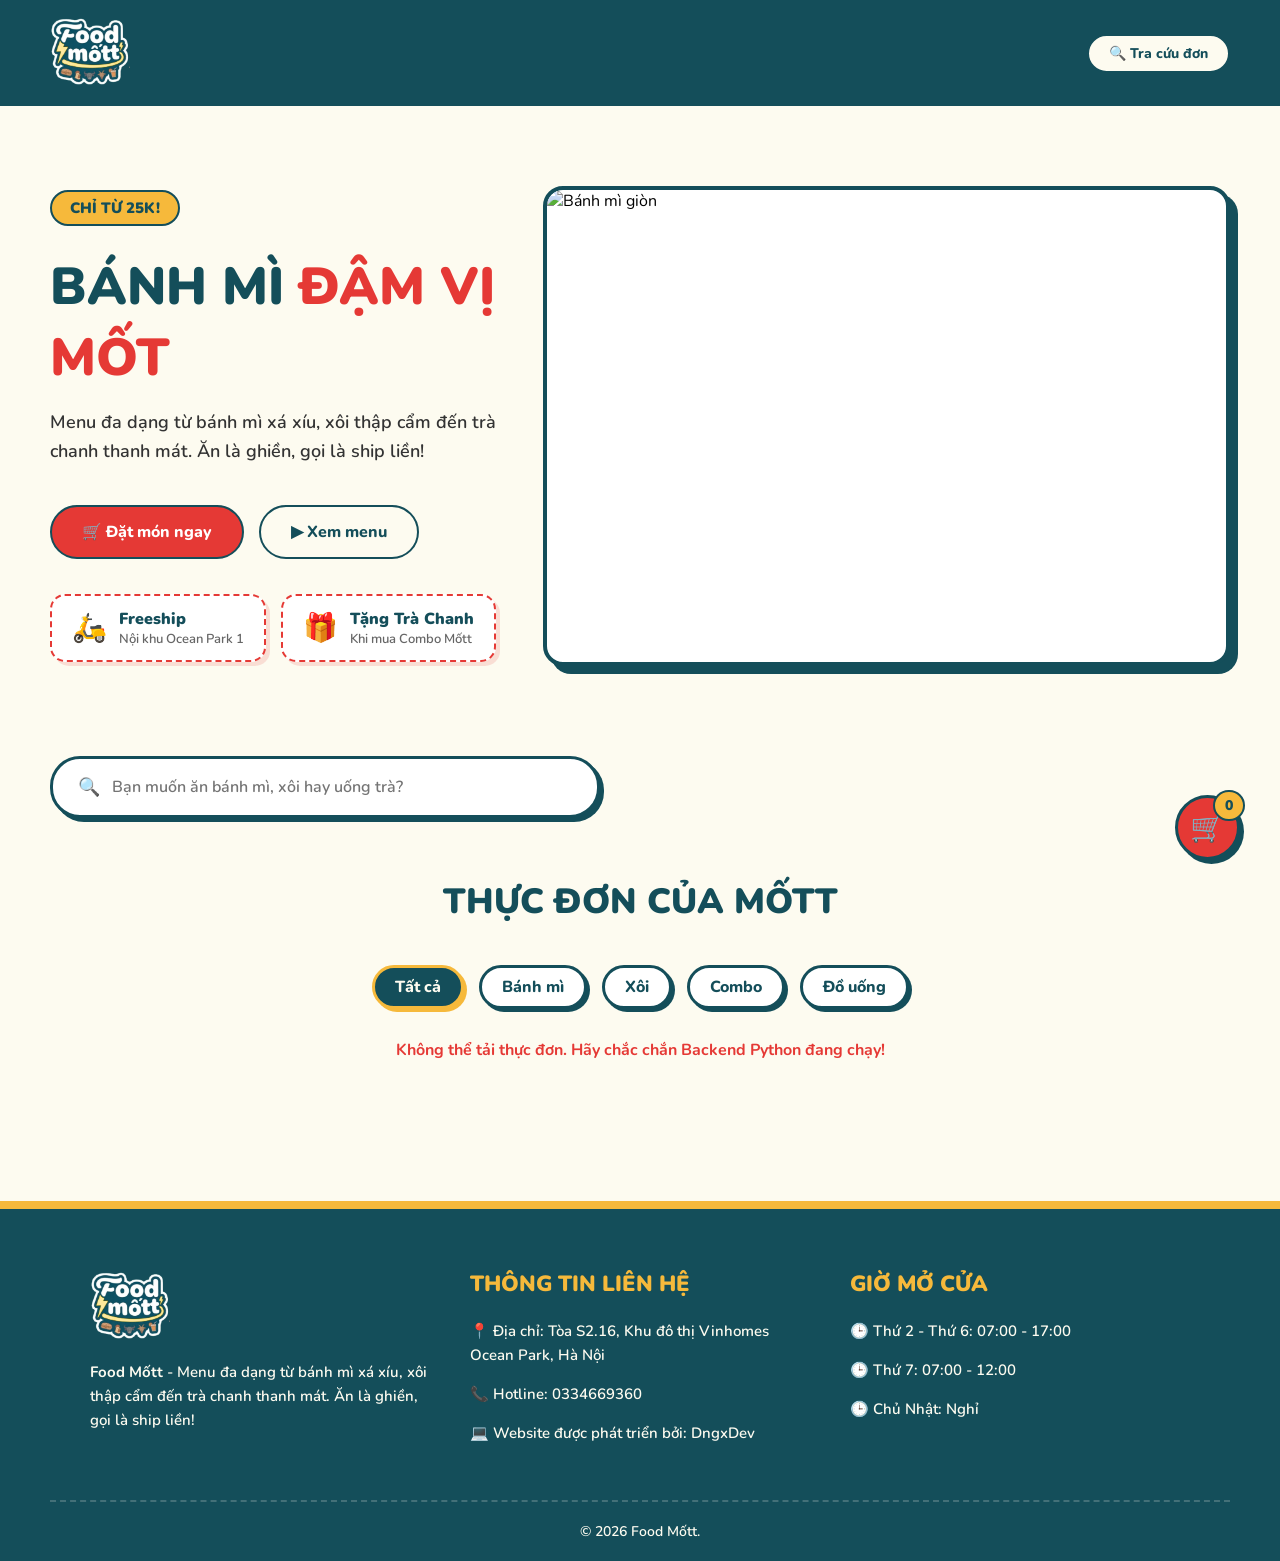
==== frontend/index.html @ 44b87dc1 "Fix loi ten author" ====
<!DOCTYPE html>
<html lang="vi">
<head>
    <meta charset="UTF-8">
    <meta name="viewport" content="width=device-width, initial-scale=1.0">
    <title>Food Mốtt - Đậm Vị</title>
    <link rel="stylesheet" href="style.css">
    <!-- Thêm font chữ tròn trịa đáng yêu từ Google Fonts -->
    <link href="https://fonts.googleapis.com/css2?family=Nunito:wght@600;800;900&display=swap" rel="stylesheet">
</head>
<body>
    <!-- Header nền xanh đậm -->
    <header class="header" style="justify-content: space-between;">
        <!-- Logo -->
        <a href="index.html"><img src="logo.png" alt="Food Mốtt Logo" class="logo-img"></a>
        
        <!-- Nút dẫn sang trang Tra cứu -->
        <a href="track-order.html" style="text-decoration: none;">
            <button class="btn btn-outline" style="padding: 8px 20px; font-size: 14px;">🔍 Tra cứu đơn</button>
        </a>
    </header>

<!-- Phần Banner chính nền màu kem -->
    <section class="hero">
        <div class="hero-content">
            <span class="badge">CHỈ TỪ 25K!</span>
            <h1 class="headline">BÁNH MÌ <span class="highlight">ĐẬM VỊ MỐT</span></h1>
            <p class="subheadline">Menu đa dạng từ bánh mì xá xíu, xôi thập cẩm đến trà chanh thanh mát. Ăn là ghiền, gọi là ship liền!</p>
            <div class="buttons">
                <button class="btn btn-primary">🛒 Đặt món ngay</button>
                <button class="btn btn-outline">▶ Xem menu</button>
            </div>
            <div class="promo-container">
                <div class="promo-box">
                    <span class="promo-icon">🛵</span>
                    <div class="promo-text">
                        <strong>Freeship</strong>
                        <p>Nội khu Ocean Park 1</p>
                    </div>
                </div>
                <div class="promo-box">
                    <span class="promo-icon">🎁</span>
                    <div class="promo-text">
                        <strong>Tặng Trà Chanh</strong>
                        <p>Khi mua Combo Mốtt</p>
                    </div>
                </div>
            </div>
        </div>

        <!-- CỤM SLIDER HÌNH ẢNH MỚI THÊM VÀO -->
        <div class="hero-slider">
            <div class="slides">
                <!-- Tạm thời dùng ảnh trên mạng, bạn tải ảnh của quán về rồi đổi link vào src nhé -->
                <img src="https://images.unsplash.com/photo-1509722747041-616f39b57569?q=80&w=800&auto=format&fit=crop" class="slide active" alt="Bánh mì giòn">
                <img src="https://images.unsplash.com/photo-1550547660-d9450f859349?q=80&w=800&auto=format&fit=crop" class="slide" alt="Xôi">
                <img src="https://images.unsplash.com/photo-1565299624946-b28f40a0ae38?q=80&w=800&auto=format&fit=crop" class="slide" alt="Combo">
            </div>
        </div>
    </section>
    <!-- Thanh tìm kiếm -->
    <section class="search-section">
        <div class="search-box">
            <span class="search-icon">🔍</span>
            <input type="text" placeholder="Bạn muốn ăn bánh mì, xôi hay uống trà?">
        </div>
    </section>
<section class="menu-section">
        <h2 class="section-title">Thực Đơn Của Mốtt</h2>
        <div class="category-filters">
            <button class="filter-btn active" id="btn-all" onclick="filterCategory('all')">Tất cả</button>
            <button class="filter-btn" id="btn-banhmi" onclick="filterCategory('banhmi')">Bánh mì</button>
            <button class="filter-btn" id="btn-xoi" onclick="filterCategory('xoi')">Xôi</button>
            <button class="filter-btn" id="btn-combo" onclick="filterCategory('combo')">Combo</button>
            <button class="filter-btn" id="btn-douong" onclick="filterCategory('douong')">Đồ uống</button>
        </div>
        <div class="menu-grid" id="menu-container">
            <!-- JavaScript sẽ tự động chèn các món ăn vào đây -->
        </div>
    </section>

    <!-- Nhúng file JavaScript -->
     <!-- Nút giỏ hàng nổi ở góc -->
    <div class="cart-icon" id="cart-icon">
        🛒 <span class="cart-count" id="cart-count">0</span>
    </div>

    <!-- Lớp phủ đen làm mờ nền -->
    <div class="overlay" id="overlay"></div>

    <!-- Bảng chi tiết giỏ hàng (Modal) -->
    <div class="cart-modal" id="cart-modal">
        <h2 style="color: #144E5A; text-align: center; font-weight: 900; margin-bottom: 20px;">Giỏ Hàng Của Mốtt</h2>
        
        <!-- Nơi chứa các món đã chọn -->
        <div id="cart-items" class="cart-items-container">
            <!-- JS sẽ chèn món ăn vào đây -->
        </div>

        <div class="cart-total">
            <span>Tổng cộng:</span>
            <span id="total-price" style="color: #E53935;">0đ</span>
        </div>

        <button class="btn btn-primary" id="btn-checkout" style="width: 100%; margin-top: 15px; justify-content: center;">💳 Thanh Toán Ngay</button>
        <button class="btn btn-outline" id="close-cart" style="width: 100%; margin-top: 10px; justify-content: center;">Đóng</button>
    </div>
    <!-- Bảng Điền Thông Tin Thanh Toán -->
 <div class="checkout-modal" id="checkout-modal">
     <h2 style="color: #144E5A; text-align: center; font-weight: 900; margin-bottom: 20px;">Giao Hàng Đến Đâu?</h2>

     <!-- Thẻ <form> giúp tự động bắt lỗi nếu người dùng để trống -->
     <form id="checkout-form">
         <input type="text" id="customer-name" placeholder="Tên của bạn" required>
         <input type="tel" id="customer-phone" placeholder="Số điện thoại liên hệ" required>
         <div class="input-group">
    <input type="text" id="customer-address" placeholder="Địa chỉ giao hàng (Số nhà, đường...)" required>
</div>
         <textarea id="customer-address" placeholder="Địa chỉ nhận hàng (VD: S2.16 Vinhomes Ocean Park...)" rows="3" required></textarea>

         <button type="submit" class="btn btn-primary" style="width: 100%; justify-content: center;">🚀 Xác Nhận Đặt Hàng</button>
         <button type="button" class="btn btn-outline" id="back-to-cart" style="width: 100%; margin-top: 10px; justify-content: center;">Quay lại giỏ hàng</button>
     </form>
 </div>
    <script src="script.js"></script>
    <!-- Thông báo nổi (Toast) -->
    <div id="toast" class="toast">Đã thêm vào giỏ hàng!</div>
    <!-- --- PHẦN CHÂN TRANG (FOOTER) --- -->
    <footer class="footer">
        <div class="footer-container">
            <!-- Cột 1: Thông tin quán -->
            <div class="footer-col">
                <img src="logo.png" alt="Food Mốtt Logo" style="height: 70px; margin-bottom: 15px;">
                <p><strong>Food Mốtt</strong> - Menu đa dạng từ bánh mì xá xíu, xôi thập cẩm đến trà chanh thanh mát. Ăn là ghiền, gọi là ship liền!</p>
            </div>

            <!-- Cột 2: Thông tin liên hệ -->
            <div class="footer-col">
                <h3 class="footer-title">Thông Tin Liên Hệ</h3>
                <p>📍 Địa chỉ: Tòa S2.16, Khu đô thị Vinhomes Ocean Park, Hà Nội</p>
                <p>📞 Hotline: 0334669360</p>
                <p>💻 Website được phát triển bởi: DngxDev</p>
            </div>

            <!-- Cột 3: Giờ hoạt động -->
            <div class="footer-col">
                <h3 class="footer-title">Giờ Mở Cửa</h3>
                <p>🕒 Thứ 2 - Thứ 6: 07:00 - 17:00</p>
                <p>🕒 Thứ 7: 07:00 - 12:00</p>
                <p>🕒 Chủ Nhật: Nghỉ</p>
            </div>
        </div>
        
        <div class="footer-bottom">
            <p>&copy; 2026 Food Mốtt.</p>
        </div>
    </footer>
    <!-- KẾT THÚC FOOTER -->
</body>
</html>
---- frontend/style.css ----
/* Reset mặc định và dùng font chữ Nunito tròn trịa */
* {
    margin: 0;
    padding: 0;
    box-sizing: border-box;
    font-family: 'Nunito', sans-serif; /* Font tròn giống phong cách menu */
}

body {
    background-color: #FDFBF0; /* Màu nền kem của menu */
}

/* Header mảng xanh đậm phía trên */
.header {
    background-color: #144E5A; /* Xanh mòng két đậm */
    padding: 15px 50px;
    display: flex;
    align-items: center;
}

/* Kích thước logo */
.logo-img {
    height: 70px; /* Chỉnh số này cho logo to/nhỏ tùy ý */
    object-fit: contain;
}

/* Hero Section (Đổi sang nền sáng, chữ xanh) */
/* 1. Thay thế đoạn .hero cũ thành đoạn này */
.hero {
    background-color: #FDFBF0;
    padding: 80px 50px 120px 50px;
    display: flex;
    flex-direction: row; /* Quan trọng: Xếp hàng ngang */
    align-items: center;
    justify-content: space-between; /* Đẩy 2 cục ra xa nhau */
    gap: 40px; 
}

.hero-content {
    flex: 1; /* Cho cụm chữ chiếm 1 nửa */
    max-width: 600px;
}

/* 2. Dán thêm CSS cho Slider mới tạo */
.hero-slider {
    flex: 1; /* Cho cụm ảnh chiếm nửa còn lại */
    max-width: 550px;
    height: 400px; /* Chiều cao của khung ảnh */
    position: relative;
    border-radius: 20px;
    border: 4px solid #144E5A; /* Viền trùng phong cách */
    box-shadow: 8px 8px 0px #144E5A; /* Bóng đổ cứng */
    overflow: hidden;
    background: white;
}

.slides {
    width: 100%;
    height: 100%;
    position: relative;
}

.slide {
    width: 100%;
    height: 100%;
    object-fit: cover;
    position: absolute;
    top: 0;
    left: 0;
    opacity: 0; /* Mặc định ẩn hết ảnh đi */
    transition: opacity 0.8s ease-in-out; /* Hiệu ứng mờ dần cực mượt */
}

/* Chỉ ảnh nào có class 'active' mới hiện lên */
.slide.active {
    opacity: 1;
    z-index: 1;
}

/* --- CỤM COUPON KHUYẾN MÃI MỚI THÊM --- */
.promo-container {
    display: flex;
    gap: 15px;
    margin-top: 35px;
    flex-wrap: wrap; 
}

.promo-box {
    display: flex;
    align-items: center;
    gap: 12px;
    background-color: white;
    padding: 12px 20px;
    border-radius: 15px;
    border: 2px dashed #E53935;
    box-shadow: 4px 4px 0px rgba(229, 57, 53, 0.15);
    transition: 0.3s;
    cursor: default;
}

.promo-box:hover {
    transform: translateY(-3px);
    box-shadow: 6px 6px 0px rgba(229, 57, 53, 0.25);
}

.promo-icon {
    font-size: 28px;
}

.promo-text strong {
    display: block;
    color: #144E5A;
    font-size: 16px;
    font-weight: 900;
}

.promo-text p {
    color: #666;
    font-size: 13px;
    margin: 0;
    font-weight: 600;
}

/* --- KÍCH THƯỚC SLIDER CHO MÁY TÍNH (Đã đưa ra ngoài) --- */
.hero-slider {
    flex: 1.5; 
    max-width: 750px; 
    height: 480px; 
    position: relative;
    border-radius: 20px;
    border: 4px solid #144E5A; 
    box-shadow: 8px 8px 0px #144E5A; 
    overflow: hidden;
    background: white;
}

/* --- GIAO DIỆN ĐIỆN THOẠI (@media) --- */
@media screen and (max-width: 768px) {
    .hero {
        flex-direction: column; 
        padding-top: 40px;
        padding-bottom: 80px;
    }
    .hero-slider {
        width: 100%;
        height: 250px; /* Thu nhỏ ảnh trên điện thoại */
        margin-top: 40px;
    }
}
/* Nút Badge "Chỉ từ 25k" */
.badge {
    background-color: #F6B93B; /* Vàng */
    color: #144E5A; /* Chữ xanh đậm */
    padding: 6px 18px;
    border-radius: 20px;
    font-size: 15px;
    font-weight: 900;
    display: inline-block;
    margin-bottom: 25px;
    border: 2px solid #144E5A; /* Viền phong cách cartoon */
}
.headline {
    font-size: 52px; /* Giảm từ 65px xuống để vừa trên 1 dòng */
    color: #144E5A; 
    font-weight: 900;
    margin-bottom: 15px;
    text-transform: uppercase;
}

/* Chữ được nhấn mạnh */
.highlight {
    color: #E53935; /* Đỏ cam */
}

/* Câu mô tả */
.subheadline {
    font-size: 18px;
    color: #333;
    line-height: 1.6;
    margin-bottom: 40px;
    font-weight: 600;
}

/* Cụm Nút bấm */
.buttons {
    display: flex;
    gap: 15px;
}

.btn {
    padding: 14px 30px;
    border-radius: 30px;
    font-size: 16px;
    font-weight: 800;
    cursor: pointer;
    transition: 0.3s;
    display: flex;
    align-items: center;
    gap: 8px;
    border: 2px solid #144E5A; /* Viền đen/xanh đậm đặc trưng của menu */
}

.btn-primary {
    background-color: #E53935; /* Nút đỏ */
    color: white;
}

.btn-primary:hover {
    background-color: #C62828;
}

.btn-outline {
    background-color: #FDFBF0;
    color: #144E5A;
}

.btn-outline:hover {
    background-color: #144E5A;
    color: white;
}

/* Thanh tìm kiếm */
.search-section {
    display: flex;
    padding: 0 50px;
    margin-top: -30px; 
}

.search-box {
    background-color: white;
    width: 100%;
    max-width: 550px;
    padding: 16px 25px;
    border-radius: 30px;
    border: 3px solid #144E5A; /* Viền thanh tìm kiếm đậm */
    box-shadow: 4px 4px 0px #144E5A; /* Hiệu ứng đổ bóng cứng (solid shadow) siêu hợp với menu này */
    display: flex;
    align-items: center;
    gap: 12px;
}

.search-box input {
    border: none;
    outline: none;
    width: 100%;
    font-size: 16px;
    color: #333;
    font-weight: 600;
}

.search-icon {
    font-size: 18px;
}

/* --- PHẦN THỰC ĐƠN --- */
.menu-section {
    padding: 60px 50px;
}

.section-title {
    color: #144E5A;
    font-size: 35px;
    text-align: center;
    margin-bottom: 40px;
    font-weight: 900;
    text-transform: uppercase;
}

/* Lưới chứa các món ăn (tự động dàn hàng) */
.menu-grid {
    display: grid;
    grid-template-columns: repeat(auto-fit, minmax(260px, 1fr));
    gap: 30px;
    max-width: 1100px;
    margin: 0 auto;
}

/* Thẻ món ăn (Card) ĐÃ ĐƯỢC CHỈNH SỬA CHO ẢNH */
.food-card {
    background-color: white;
    border: 3px solid #144E5A;
    border-radius: 20px;
    padding: 0; /* Đưa padding về 0 để ảnh tràn lên góc trên */
    text-align: center;
    box-shadow: 4px 4px 0px #144E5A;
    transition: 0.2s;
    overflow: hidden; /* Cắt đi phần ảnh bị thừa khỏi góc bo tròn */
    display: flex;
    flex-direction: column;
}

.food-card:hover {
    transform: translateY(-5px);
    box-shadow: 6px 6px 0px #144E5A;
}

/* KHU VỰC ẢNH MÓN ĂN MỚI THÊM */
.food-image {
    width: 100%;
    height: 180px; /* Cố định chiều cao ảnh */
    overflow: hidden;
    border-bottom: 2px dashed #144E5A; /* Viền ngăn cách ảnh và chữ */
}

.food-image img {
    width: 100%;
    height: 100%;
    object-fit: cover; /* Chống méo ảnh */
    transition: transform 0.3s ease;
}

/* Hiệu ứng zoom ảnh khi di chuột vào thẻ */
.food-card:hover .food-image img {
    transform: scale(1.1);
}

.food-name {
    color: #144E5A;
    font-size: 22px;
    font-weight: 900;
    margin-bottom: 5px;
}

.food-desc {
    color: #666;
    font-size: 14px;
    margin-bottom: 15px;
    min-height: 40px;
}

.food-price {
    color: #E53935; /* Chữ đỏ cam */
    font-size: 24px;
    font-weight: 900;
    margin-bottom: 15px;
}

/* Nút thêm vào giỏ */
.btn-add {
    background-color: #F6B93B; /* Vàng */
    color: #144E5A;
    border: 2px solid #144E5A;
    padding: 10px 20px;
    border-radius: 20px;
    font-weight: 900;
    font-size: 15px;
    cursor: pointer;
    width: 100%;
    transition: 0.2s;
}

.btn-add:hover {
    background-color: #e5a727;
}

/* --- PHẦN GIỎ HÀNG --- */
.cart-icon {
    position: fixed;
    bottom: 40px;
    right: 40px;
    background-color: #E53935; /* Đỏ cam */
    color: white;
    width: 65px;
    height: 65px;
    border-radius: 50%;
    display: flex;
    justify-content: center;
    align-items: center;
    font-size: 28px;
    cursor: pointer;
    border: 3px solid #144E5A;
    box-shadow: 4px 4px 0px #144E5A;
    z-index: 100;
    transition: 0.2s;
}

.cart-icon:hover {
    transform: scale(1.1);
}

.cart-count {
    position: absolute;
    top: -8px;
    right: -8px;
    background-color: #F6B93B; /* Vàng */
    color: #144E5A;
    font-size: 14px;
    font-weight: 900;
    padding: 4px 10px;
    border-radius: 20px;
    border: 2px solid #144E5A;
}

.cart-modal {
    position: fixed;
    top: 50%;
    left: 50%;
    transform: translate(-50%, -50%);
    background-color: #FDFBF0;
    width: 90%;
    max-width: 450px;
    border: 4px solid #144E5A;
    border-radius: 20px;
    padding: 25px;
    box-shadow: 8px 8px 0px #144E5A;
    z-index: 1000;
    display: none;
}

.overlay {
    position: fixed;
    top: 0; left: 0; width: 100%; height: 100%;
    background-color: rgba(20, 78, 90, 0.6);
    z-index: 999;
    display: none;
}

.cart-modal.active, .overlay.active {
    display: block;
}

.cart-items-container {
    max-height: 250px;
    overflow-y: auto;
    margin-bottom: 15px;
}

.cart-item {
    display: flex;
    justify-content: space-between;
    align-items: center;
    padding: 12px 0;
    border-bottom: 2px dashed #144E5A;
    font-weight: 800;
    color: #333;
}

.cart-total {
    display: flex;
    justify-content: space-between;
    font-size: 22px;
    font-weight: 900;
    color: #144E5A;
    margin-top: 20px;
}

/* --- THÔNG BÁO NỔI (TOAST) --- */
.toast {
    visibility: hidden;
    min-width: 250px;
    background-color: #144E5A;
    color: #FDFBF0;
    text-align: center;
    border-radius: 30px;
    padding: 15px 25px;
    position: fixed;
    z-index: 9999;
    bottom: 20px;
    left: 50%;
    transform: translateX(-50%);
    font-size: 16px;
    font-weight: 800;
    border: 3px solid #F6B93B;
    box-shadow: 4px 4px 0px #F6B93B;
    opacity: 0;
    transition: opacity 0.3s, bottom 0.3s;
}

.toast.show {
    visibility: visible;
    opacity: 1;
    bottom: 50px;
}

/* --- NÚT TĂNG GIẢM SỐ LƯỢNG --- */
.cart-item-actions {
    display: flex;
    align-items: center;
    gap: 8px;
}

.qty-btn {
    background-color: #F6B93B;
    color: #144E5A;
    border: 2px solid #144E5A;
    border-radius: 8px;
    width: 28px;
    height: 28px;
    font-weight: 900;
    cursor: pointer;
    display: flex;
    justify-content: center;
    align-items: center;
    transition: 0.2s;
}

.qty-btn:hover {
    background-color: #E53935;
    color: white;
}

.remove-btn {
    background-color: transparent;
    color: #999;
    border: none;
    cursor: pointer;
    font-size: 13px;
    text-decoration: underline;
    margin-top: 5px;
    font-weight: bold;
}

.remove-btn:hover {
    color: #E53935;
}

/* --- PHẦN THANH TOÁN (CHECKOUT) --- */
.checkout-modal {
    position: fixed;
    top: 50%;
    left: 50%;
    transform: translate(-50%, -50%);
    background-color: #FDFBF0;
    width: 90%;
    max-width: 450px;
    border: 4px solid #144E5A;
    border-radius: 20px;
    padding: 25px;
    box-shadow: 8px 8px 0px #144E5A;
    z-index: 1001;
    display: none;
}

.checkout-modal.active {
    display: block;
}

#checkout-form input, #checkout-form textarea {
    width: 100%;
    padding: 12px 15px;
    margin-bottom: 15px;
    border: 3px solid #144E5A;
    border-radius: 12px;
    font-size: 15px;
    font-weight: 700;
    color: #333;
    background-color: white;
}

#checkout-form input:focus, #checkout-form textarea:focus {
    outline: none;
    border-color: #E53935;
    box-shadow: 3px 3px 0px #E53935;
}

/* --- THANH LỌC DANH MỤC --- */
.category-filters {
    display: flex;
    justify-content: center;
    gap: 15px;
    margin-bottom: 30px;
    flex-wrap: wrap;
}

.filter-btn {
    background-color: white;
    color: #144E5A;
    border: 3px solid #144E5A;
    padding: 8px 20px;
    border-radius: 30px;
    font-size: 16px;
    font-weight: 800;
    cursor: pointer;
    box-shadow: 3px 3px 0px #144E5A;
    transition: 0.2s;
}

.filter-btn:hover {
    transform: translateY(-3px);
    box-shadow: 5px 5px 0px #144E5A;
}

.filter-btn.active {
    background-color: #144E5A;
    color: #FDFBF0;
    box-shadow: 3px 3px 0px #F6B93B;
    border-color: #F6B93B;
}

/* ==================================================== */
/* --- TỐI ƯU CHO MÀN HÌNH ĐIỆN THOẠI (RESPONSIVE) --- */
/* ==================================================== */
/* ==================================================== */
/* --- PHẦN CHÂN TRANG (FOOTER) --- */
/* ==================================================== */
.footer {
    background-color: #144E5A; /* Xanh mòng két đậm */
    color: #FDFBF0; /* Chữ màu kem */
    padding: 60px 50px 20px 50px;
    margin-top: 80px; /* Tạo khoảng cách với phần Thực đơn ở trên */
    border-top: 8px solid #F6B93B; /* Vạch viền vàng dày tạo điểm nhấn */
}

.footer-container {
    display: grid;
    grid-template-columns: repeat(auto-fit, minmax(250px, 1fr));
    gap: 40px;
    max-width: 1100px;
    margin: 0 auto;
    margin-bottom: 40px;
}

.footer-col p {
    margin-bottom: 15px;
    font-size: 15px;
    line-height: 1.6;
    font-weight: 600;
}

.footer-title {
    color: #F6B93B; /* Tiêu đề màu vàng */
    font-size: 22px;
    font-weight: 900;
    margin-bottom: 20px;
    text-transform: uppercase;
}

.footer-bottom {
    text-align: center;
    border-top: 2px dashed rgba(253, 251, 240, 0.2); /* Viền đứt khúc mờ */
    padding-top: 20px;
    font-size: 14px;
    font-weight: 600;
}
@media screen and (max-width: 768px) {
    .header, .hero, .menu-section, .search-section {
        padding-left: 20px;
        padding-right: 20px;
    }

    .hero {
        padding-top: 40px;
        padding-bottom: 80px;
    }
.hero-slider {
        width: 100%;
        height: 250px; 
        min-height: 250px; /* Ép cứng chiều cao tối thiểu */
        flex: none; /* Cấm Flexbox tự động bóp méo khung này */
        margin-top: 30px;
        display: block;
    }
    .headline {
        font-size: 40px;
    }

    .subheadline {
        font-size: 15px;
        margin-bottom: 30px;
    }

    .buttons {
        flex-direction: column;
    }
    
    .btn {
        width: 100%;
        justify-content: center;
    }

    .search-section {
        margin-top: -20px;
    }

    .category-filters {
        gap: 10px;
    }

    .filter-btn {
        padding: 6px 15px;
        font-size: 14px;
        border-width: 2px;
    }

    .section-title {
        font-size: 28px;
    }

    .cart-icon {
        bottom: 20px;
        right: 20px;
        width: 55px;
        height: 55px;
        font-size: 22px;
    }

    .cart-modal, .checkout-modal {
        width: 95%;
        padding: 15px;
    }

    .cart-item {
        font-size: 14px;
    }
    
    .qty-btn {
        width: 24px;
        height: 24px;
    }
}
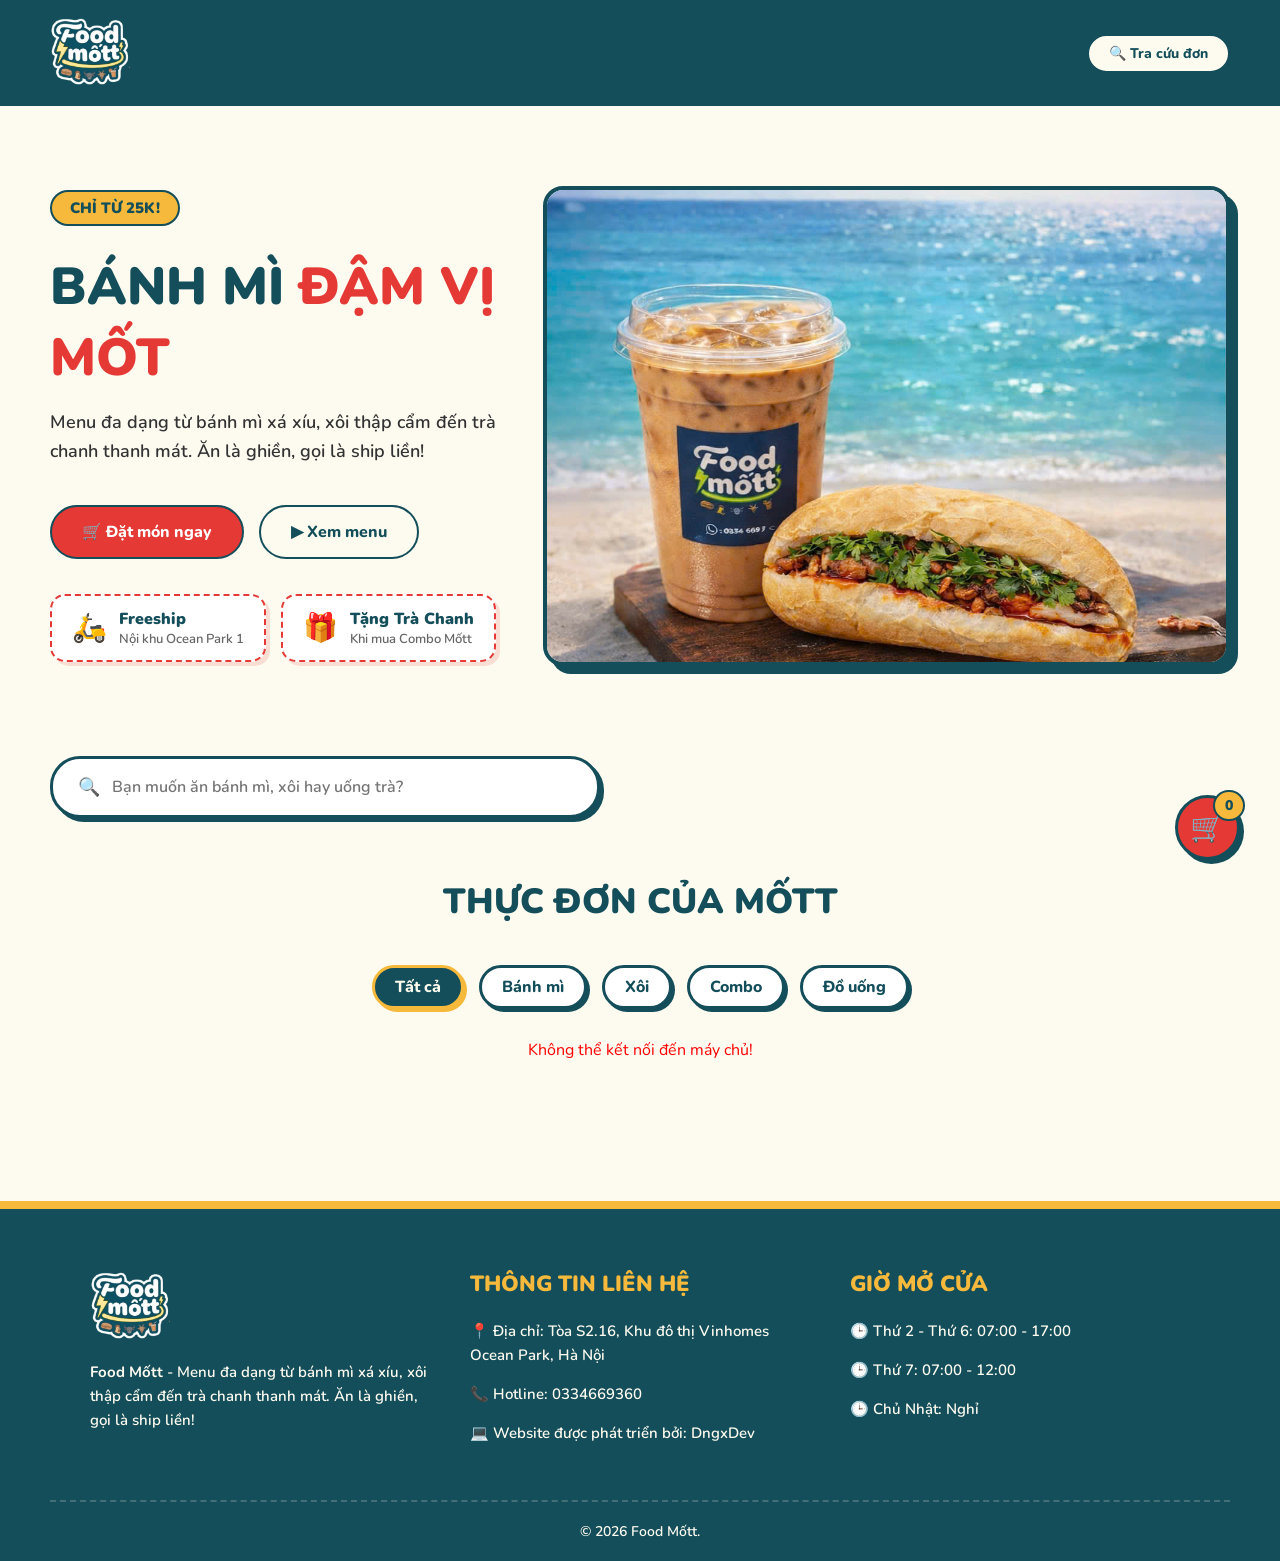
==== commit 092ab7c7: "them anh" ====
--- a/frontend/index.html
+++ b/frontend/index.html
@@ -52,9 +52,14 @@
         <div class="hero-slider">
             <div class="slides">
                 <!-- Tạm thời dùng ảnh trên mạng, bạn tải ảnh của quán về rồi đổi link vào src nhé -->
-                <img src="https://images.unsplash.com/photo-1509722747041-616f39b57569?q=80&w=800&auto=format&fit=crop" class="slide active" alt="Bánh mì giòn">
-                <img src="https://images.unsplash.com/photo-1550547660-d9450f859349?q=80&w=800&auto=format&fit=crop" class="slide" alt="Xôi">
-                <img src="https://images.unsplash.com/photo-1565299624946-b28f40a0ae38?q=80&w=800&auto=format&fit=crop" class="slide" alt="Combo">
+                <img src="1.jpg" class="slide active" alt="Combo">
+                <img src="2.jpg" class="slide" alt="Cafe">
+                <img src="3.jpg" class="slide" alt="Combo">
+                <img src="4.jpg" class="slide" alt="Cafe">
+                <img src="5.jpg" class="slide" alt="Nuoc">
+                <img src="6.jpg" class="slide" alt="BanhMi">
+                <img src="7.jpg" class="slide" alt="Combo">
+                <img src="8.jpg" class="slide" alt="Nuoc">
             </div>
         </div>
     </section>
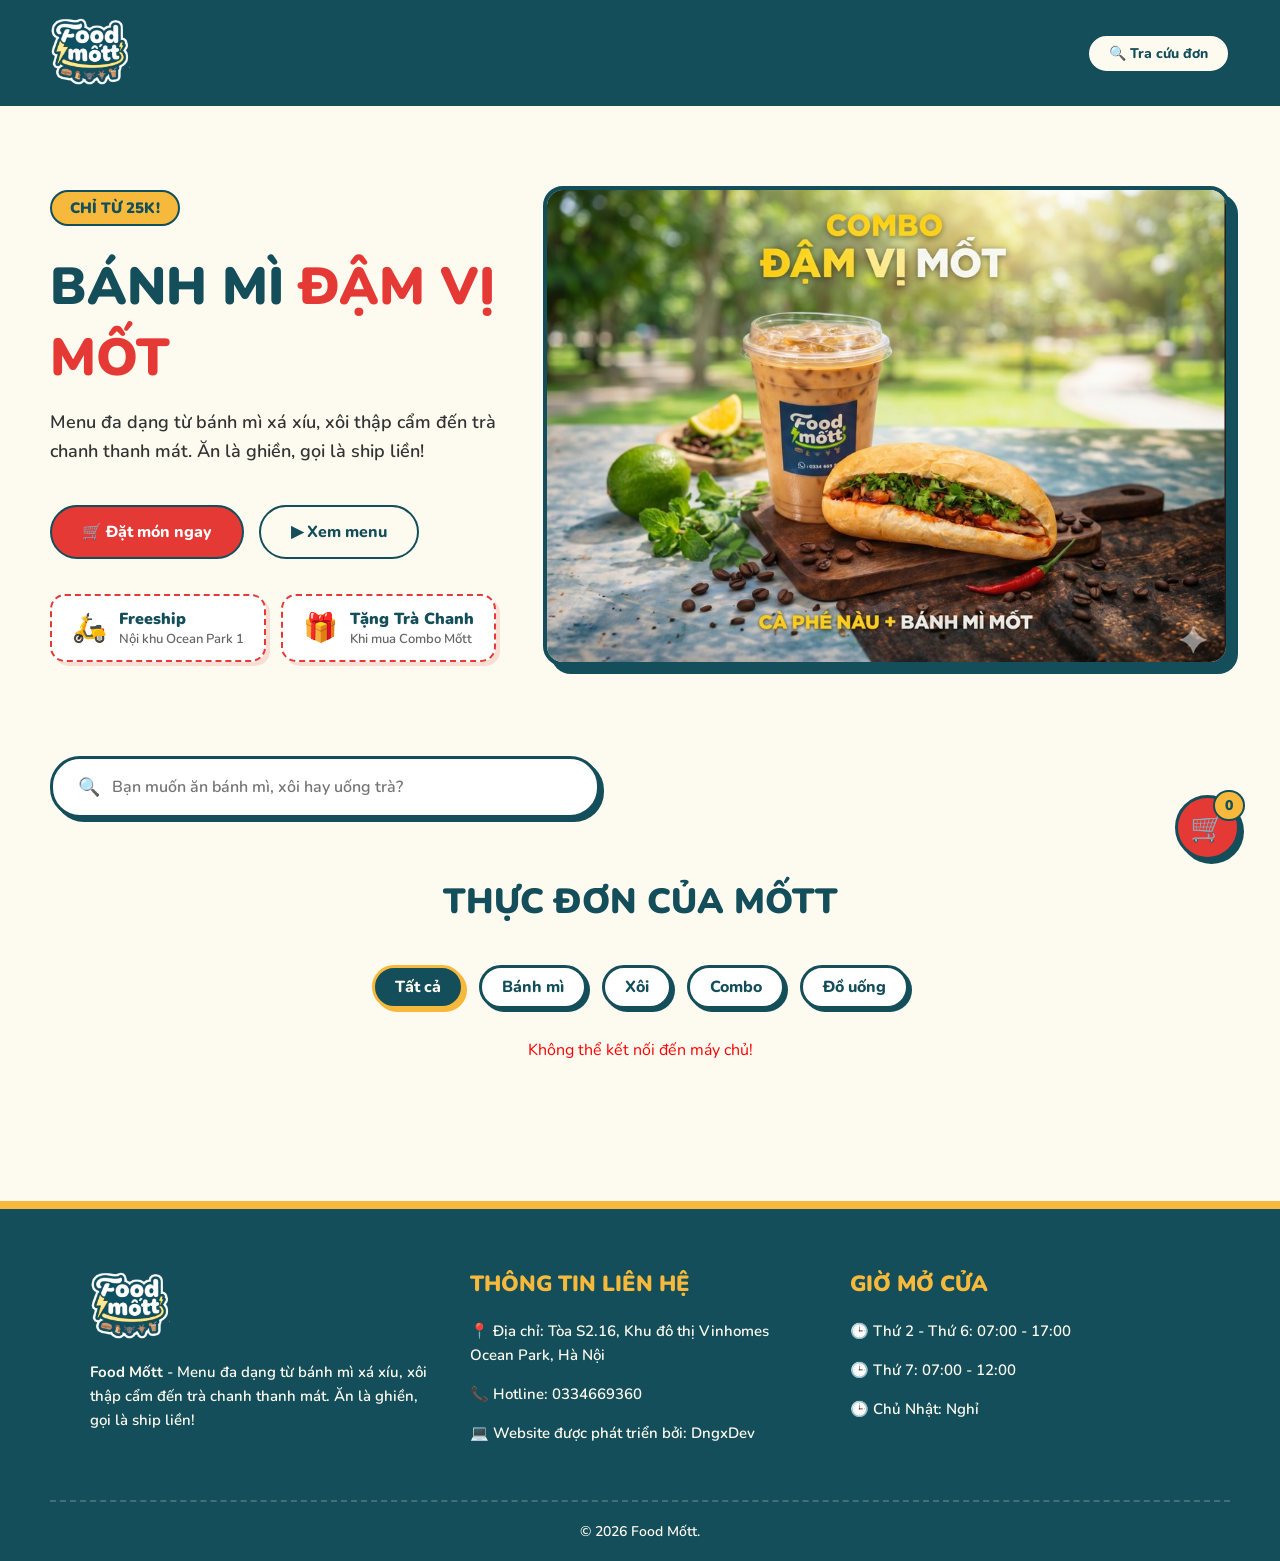
==== commit 4faf269e: "fix" ====
--- a/frontend/index.html
+++ b/frontend/index.html
@@ -3,6 +3,7 @@
 <head>
     <meta charset="UTF-8">
     <meta name="viewport" content="width=device-width, initial-scale=1.0">
+    <link rel="icon" type="image/png" href="logo.png">
     <title>Food Mốtt - Đậm Vị</title>
     <link rel="stylesheet" href="style.css">
     <!-- Thêm font chữ tròn trịa đáng yêu từ Google Fonts -->
--- a/frontend/style.css
+++ b/frontend/style.css
@@ -59,6 +59,13 @@
     height: 100%;
     position: relative;
 }
+/* Thêm đoạn này vào dưới dòng 61 */
+.slides img {
+    width: 100%;
+    height: 100%;
+    object-fit: cover;      /* Ép ảnh lấp đầy khung mà không bị méo */
+    object-position: center; /* Luôn lấy phần giữa của ảnh làm tâm */
+}
 
 .slide {
     width: 100%;
@@ -305,8 +312,10 @@
 .food-image img {
     width: 100%;
     height: 100%;
-    object-fit: cover; /* Chống méo ảnh */
+    object-fit: cover; 
+    object-position: center;
     transition: transform 0.3s ease;
+    display: block;
 }
 
 /* Hiệu ứng zoom ảnh khi di chuột vào thẻ */
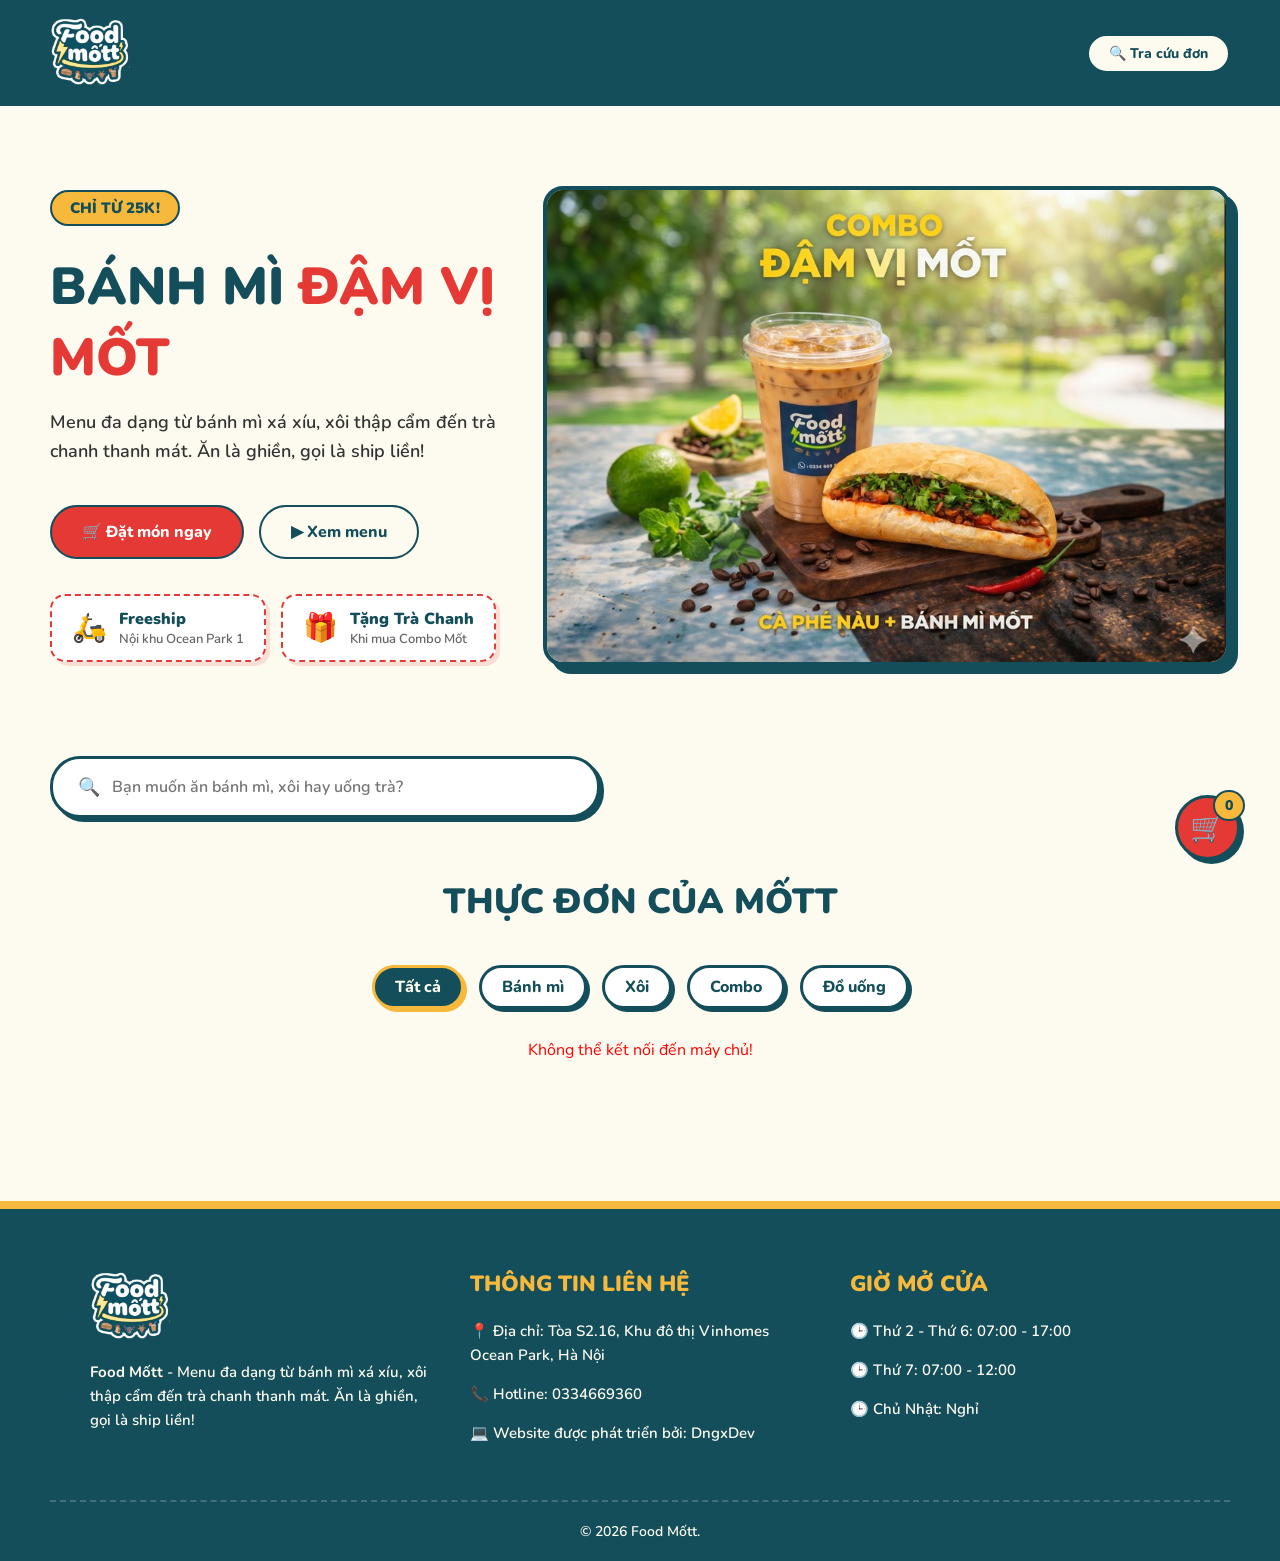
==== commit 1799cd4c: "added" ====
--- a/frontend/index.html
+++ b/frontend/index.html
@@ -4,7 +4,7 @@
     <meta charset="UTF-8">
     <meta name="viewport" content="width=device-width, initial-scale=1.0">
     <link rel="icon" type="image/png" href="logo.png">
-    <title>Food Mốtt - Đậm Vị</title>
+    <title>Food Mốtt - Đậm Vị Mốtt</title>
     <link rel="stylesheet" href="style.css">
     <!-- Thêm font chữ tròn trịa đáng yêu từ Google Fonts -->
     <link href="https://fonts.googleapis.com/css2?family=Nunito:wght@600;800;900&display=swap" rel="stylesheet">
@@ -35,15 +35,15 @@
                 <div class="promo-box">
                     <span class="promo-icon">🛵</span>
                     <div class="promo-text">
-                        <strong>Freeship</strong>
-                        <p>Nội khu Ocean Park 1</p>
+                        <strong id="front-promo1-title">Freeship</strong>
+                        <p id="front-promo1-desc">Nội khu Ocean Park 1</p>
                     </div>
                 </div>
                 <div class="promo-box">
                     <span class="promo-icon">🎁</span>
                     <div class="promo-text">
-                        <strong>Tặng Trà Chanh</strong>
-                        <p>Khi mua Combo Mốtt</p>
+                        <strong id="front-promo2-title">Tặng Trà Chanh</strong>
+                        <p id="front-promo2-desc">Khi mua Combo Mốt</p>
                     </div>
                 </div>
             </div>
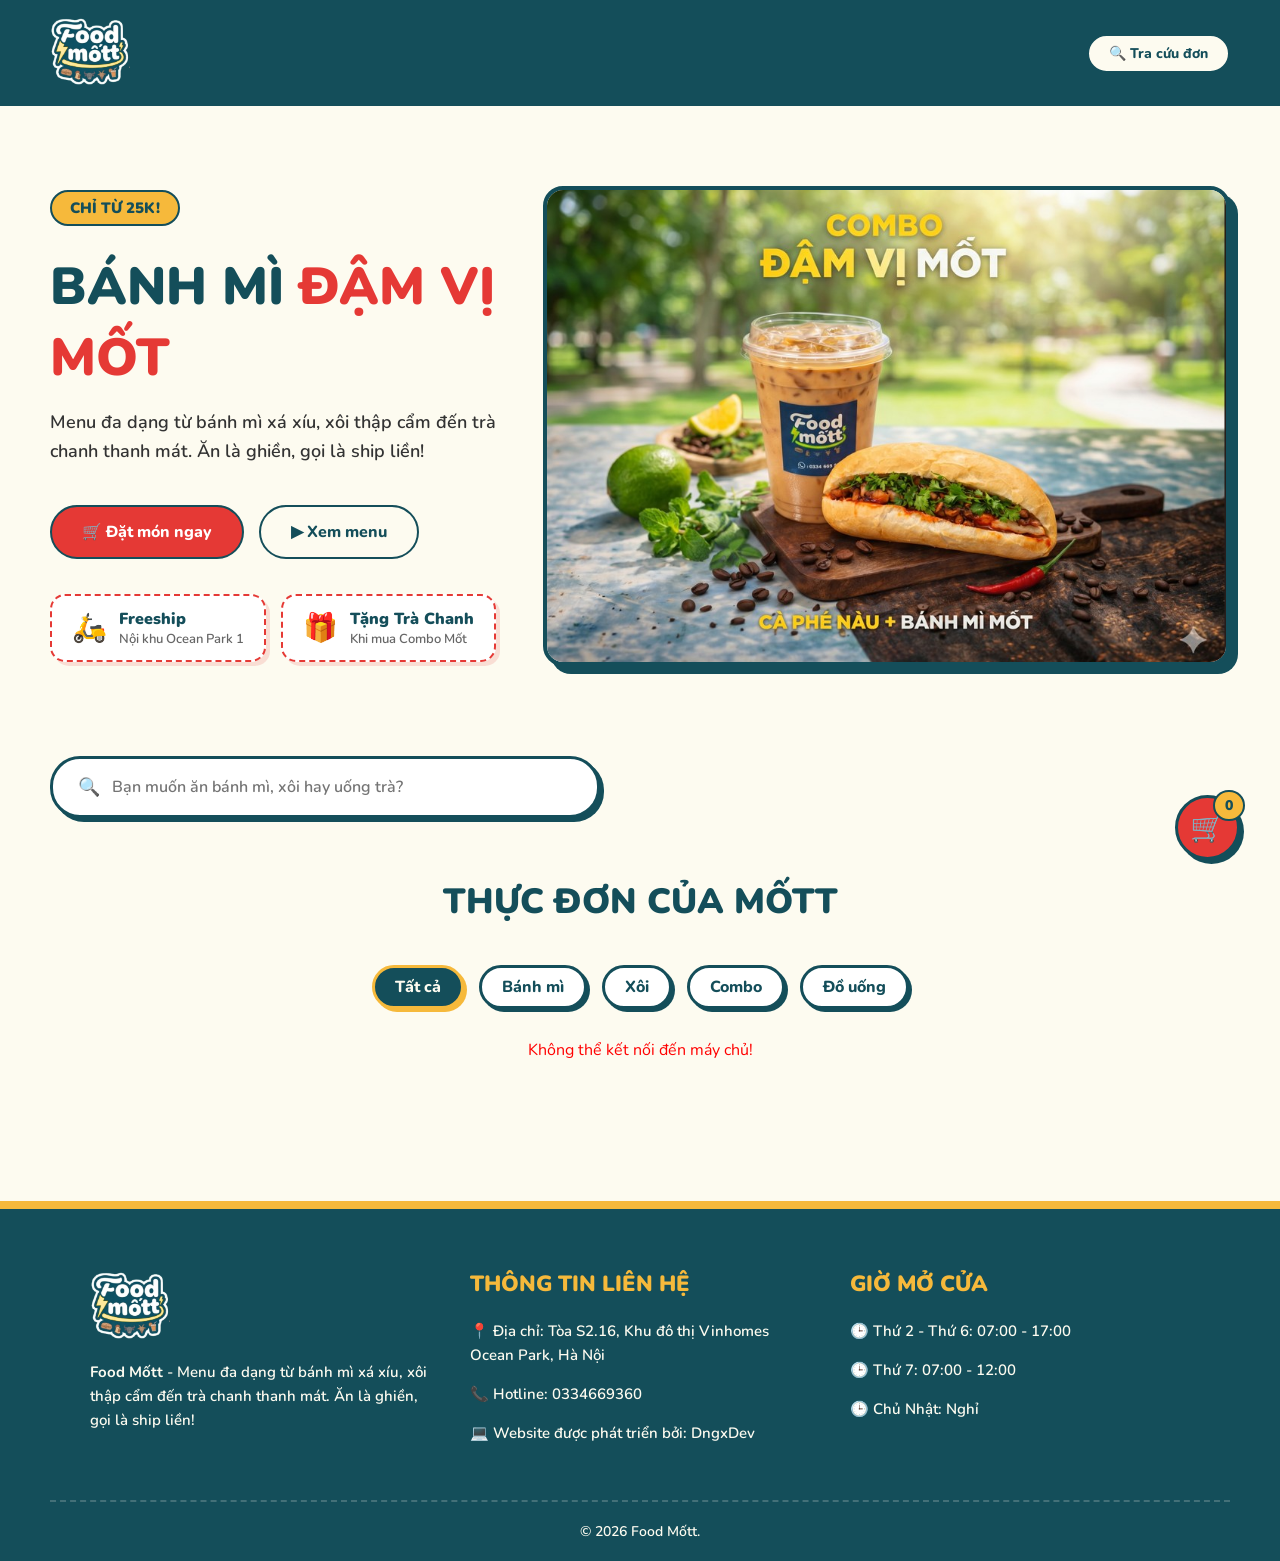
==== commit 8723da9e: "them chuc nang" ====
--- a/frontend/index.html
+++ b/frontend/index.html
@@ -28,8 +28,13 @@
             <h1 class="headline">BÁNH MÌ <span class="highlight">ĐẬM VỊ MỐT</span></h1>
             <p class="subheadline">Menu đa dạng từ bánh mì xá xíu, xôi thập cẩm đến trà chanh thanh mát. Ăn là ghiền, gọi là ship liền!</p>
             <div class="buttons">
-                <button class="btn btn-primary">🛒 Đặt món ngay</button>
-                <button class="btn btn-outline">▶ Xem menu</button>
+                <div class="buttons">
+    <!-- Nút Đặt món ngay -->
+    <button class="btn btn-primary" onclick="document.getElementById('thuc-don').scrollIntoView({behavior: 'smooth'})">🛒 Đặt món ngay</button>
+    
+    <!-- Nút Xem menu -->
+    <button class="btn btn-outline" onclick="document.getElementById('thuc-don').scrollIntoView({behavior: 'smooth'})">▶ Xem menu</button>
+</div>
             </div>
             <div class="promo-container">
                 <div class="promo-box">
@@ -71,7 +76,7 @@
             <input type="text" placeholder="Bạn muốn ăn bánh mì, xôi hay uống trà?">
         </div>
     </section>
-<section class="menu-section">
+<section class="menu-section" id="thuc-don">
         <h2 class="section-title">Thực Đơn Của Mốtt</h2>
         <div class="category-filters">
             <button class="filter-btn active" id="btn-all" onclick="filterCategory('all')">Tất cả</button>
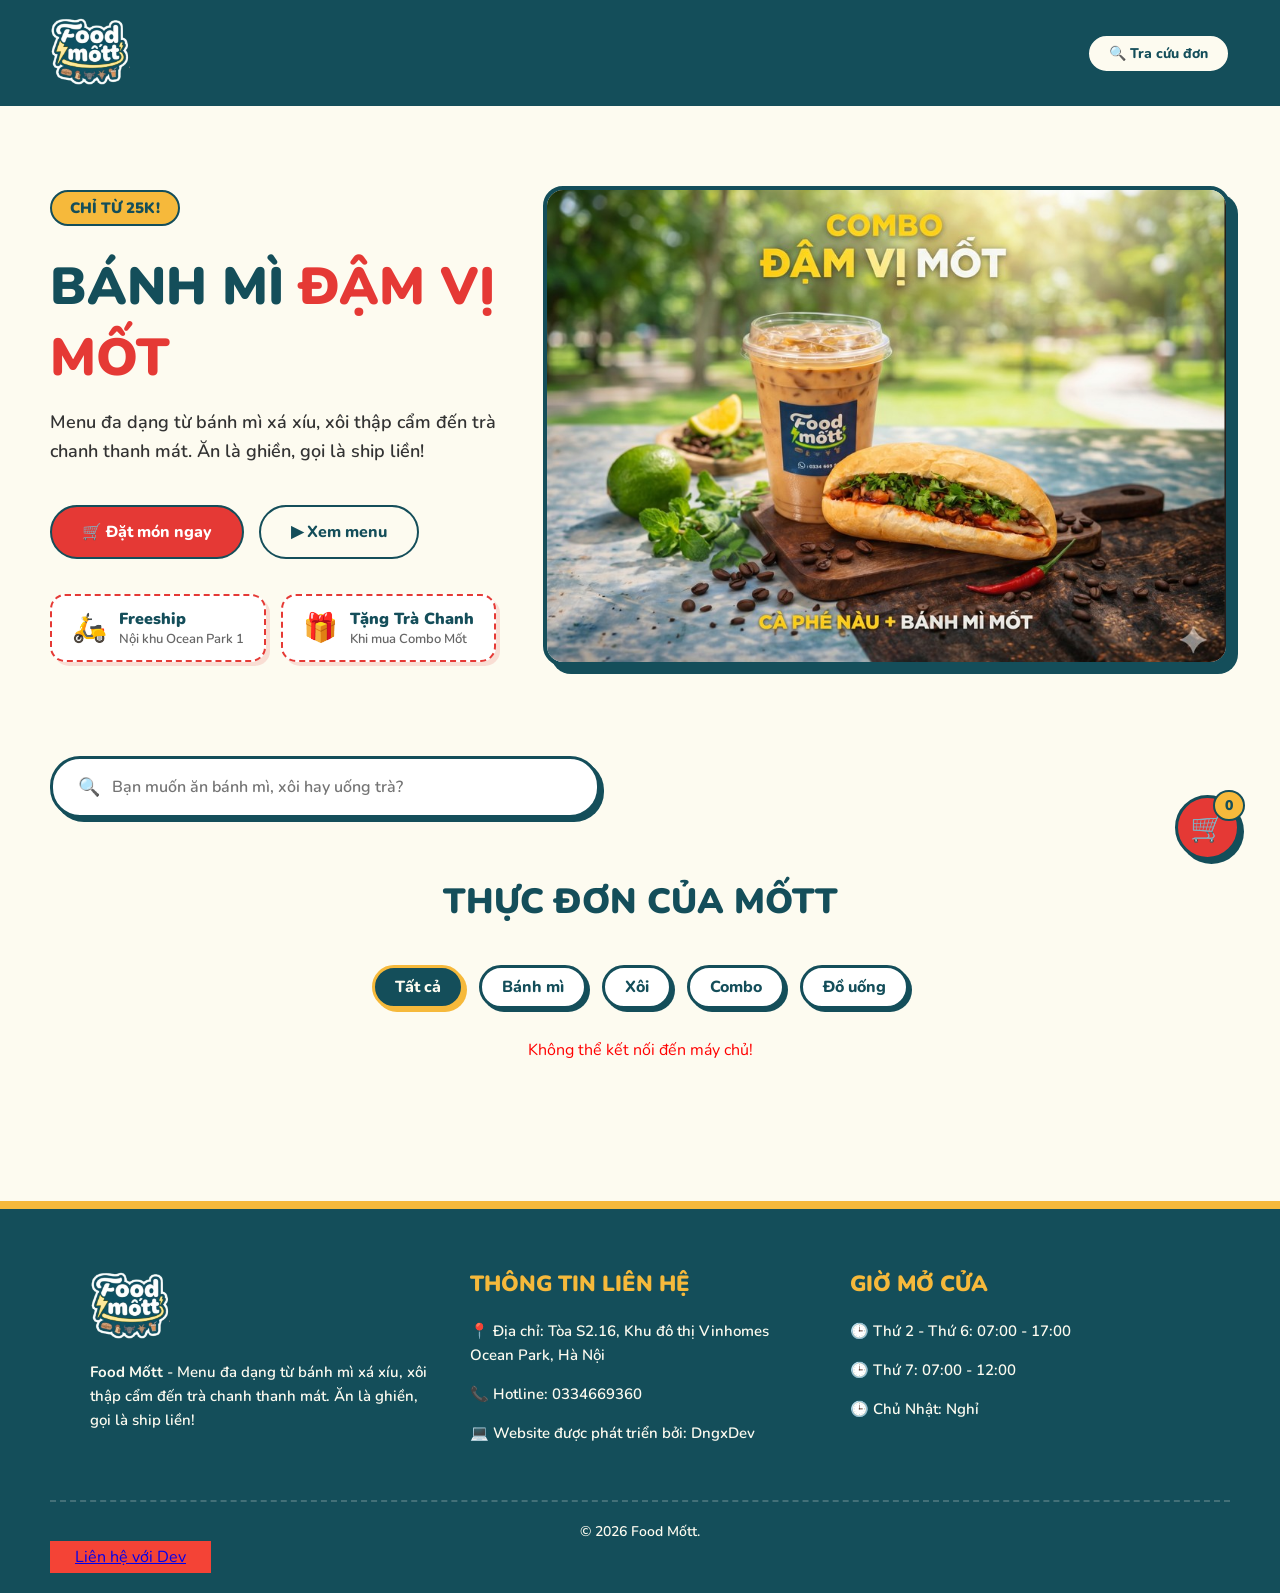
==== commit d090f821: "added" ====
--- a/frontend/index.html
+++ b/frontend/index.html
@@ -165,6 +165,9 @@
         <div class="footer-bottom">
             <p>&copy; 2026 Food Mốtt.</p>
         </div>
+        <div class="maildev">
+        <a href="mailto:nguyenhoangduong2003@gmail.com" target="_blank">Liên hệ với Dev</a>
+        </div>
     </footer>
     <!-- KẾT THÚC FOOTER -->
 </body>
--- a/frontend/style.css
+++ b/frontend/style.css
@@ -716,4 +716,12 @@
         width: 24px;
         height: 24px;
     }
+}
+.maildev {
+     background-color: #f44336;
+  color: white;
+  padding: 5px 25px;
+  text-align: center;
+  text-decoration: none;
+  display: inline-block;
 }
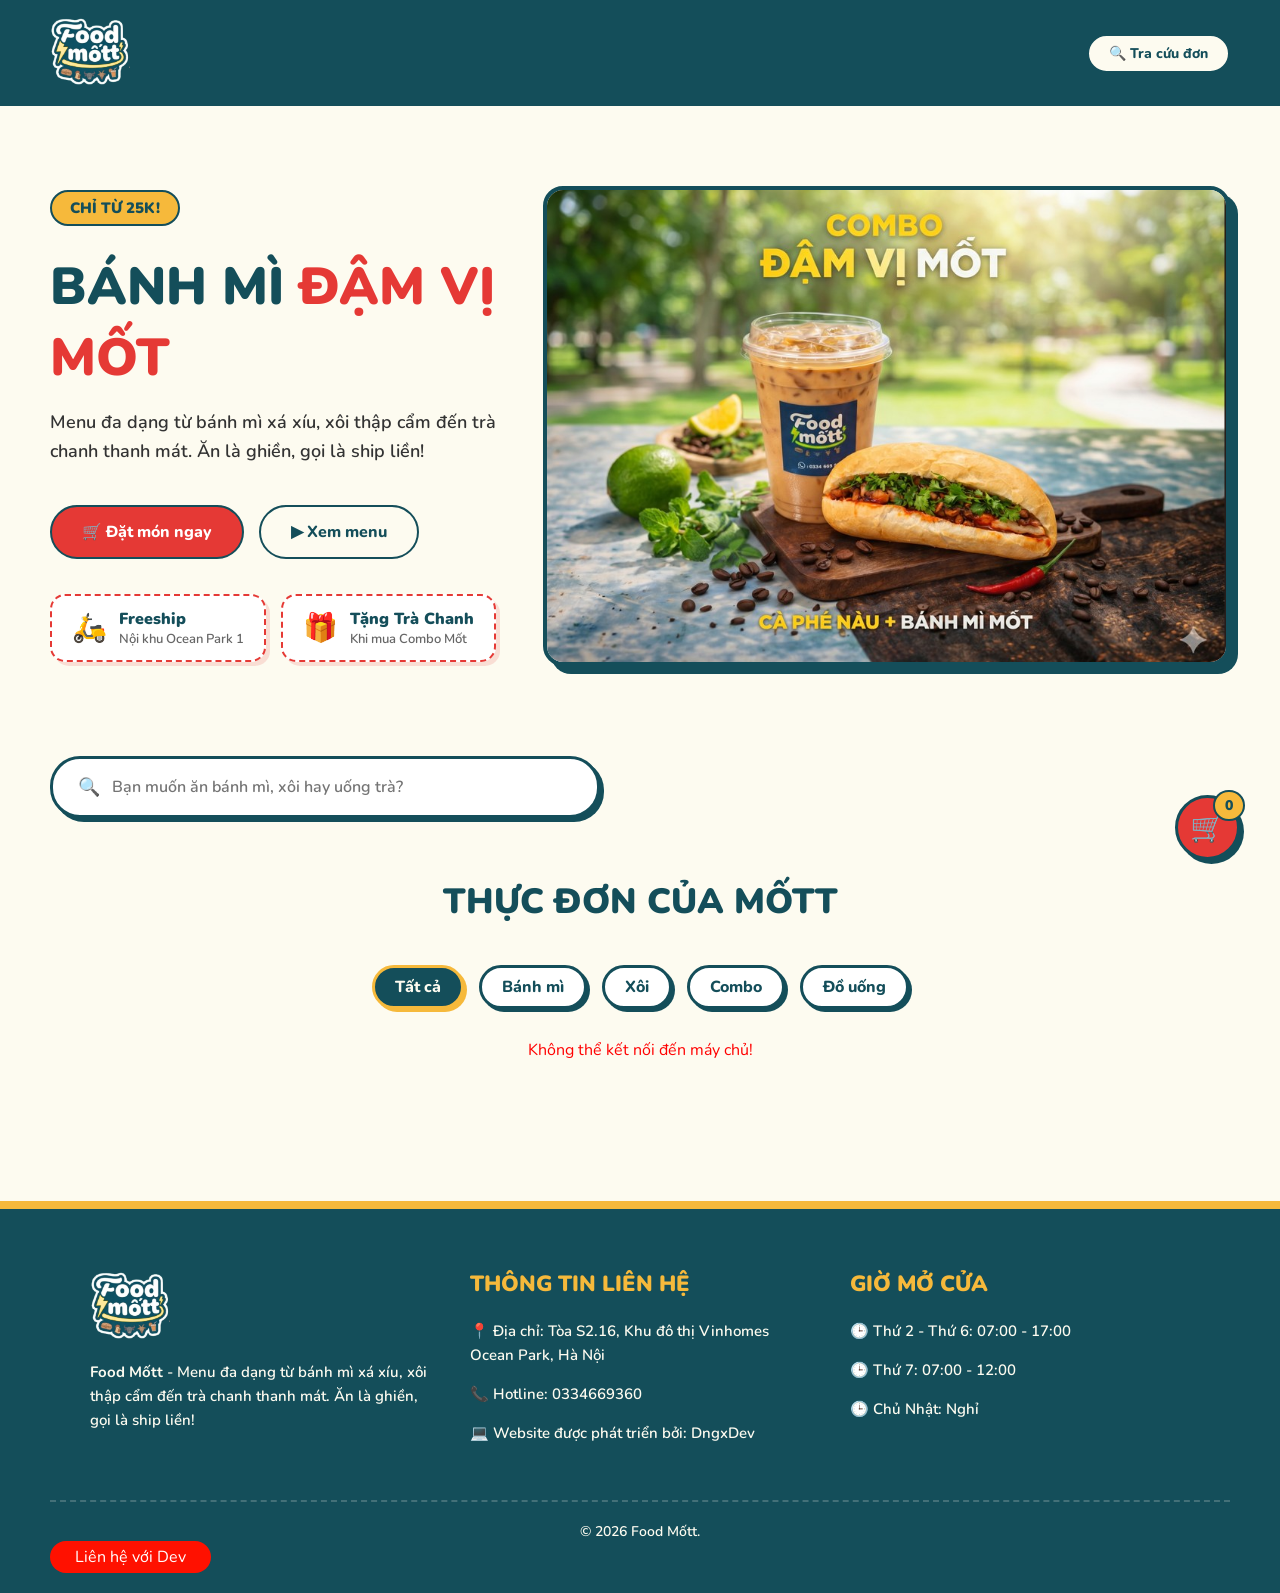
==== commit 883ccdc0: "fix loi" ====
--- a/frontend/index.html
+++ b/frontend/index.html
@@ -164,9 +164,9 @@
         
         <div class="footer-bottom">
             <p>&copy; 2026 Food Mốtt.</p>
-        </div>
+        </div> 
         <div class="maildev">
-        <a href="mailto:nguyenhoangduong2003@gmail.com" target="_blank">Liên hệ với Dev</a>
+            <a href="mailto:nguyenhoangduong2003@gmail.com" target="_blank">Liên hệ với Dev</a>
         </div>
     </footer>
     <!-- KẾT THÚC FOOTER -->
--- a/frontend/style.css
+++ b/frontend/style.css
@@ -717,11 +717,13 @@
         height: 24px;
     }
 }
-.maildev {
-     background-color: #f44336;
+
+.maildev a {
+   background-color: #ff1100;
   color: white;
   padding: 5px 25px;
   text-align: center;
   text-decoration: none;
   display: inline-block;
+    border-radius: 20px;
 }
